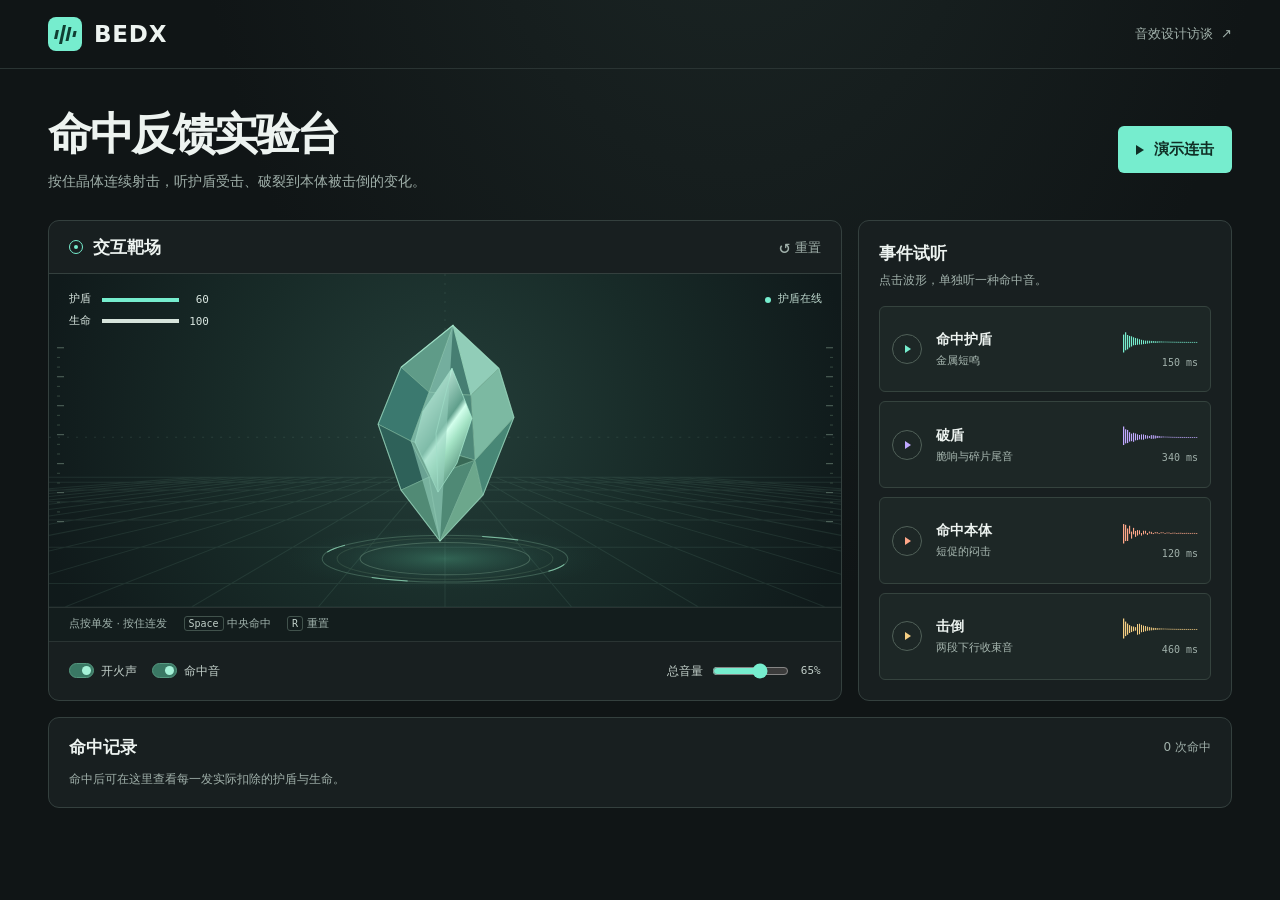
==== bedx/index.html @ c030bf66 "Publish the BEDX hit-feedback lab at /bedx/" ====
<!doctype html>
<html lang="zh-CN">
<head>
  <meta charset="utf-8">
  <meta name="viewport" content="width=device-width, initial-scale=1">
  <meta name="color-scheme" content="dark">
  <meta name="theme-color" content="#101516">
  <title>BEDX · 命中反馈实验台</title>
  <link rel="stylesheet" href="lab.css">
  <script defer src="src/target.js"></script>
  <script defer src="src/sound.js"></script>
  <script defer src="src/scene.js"></script>
  <script defer src="src/lab.js"></script>
</head>
<body>
  <header class="site-head">
    <div class="wrap topbar">
      <div class="brand" aria-label="BEDX"><span class="brand-mark" aria-hidden="true"><i></i><i></i><i></i><i></i></span>BEDX</div>
      <a href="https://www.asoundeffect.com/apex-legends-sound/" target="_blank" rel="noreferrer">音效设计访谈 <span aria-hidden="true">↗︎</span></a>
    </div>
  </header>
  <main class="wrap">
    <section class="intro">
      <div>
        <h1>命中反馈实验台</h1>
        <p>按住晶体连续射击，听护盾受击、破裂到本体被击倒的变化。</p>
      </div>
      <button class="demo" id="demo" type="button"><span class="play-icon" aria-hidden="true"></span><span id="demo-label">演示连击</span></button>
    </section>

    <div class="workspace">
      <section class="panel range-panel" aria-labelledby="range-heading">
        <div class="panel-head"><h2 id="range-heading"><span class="scope-icon" aria-hidden="true"></span>交互靶场</h2>
          <button class="quiet" id="reset" type="button"><span aria-hidden="true">↺</span> 重置</button>
        </div>
        <div class="field">
          <canvas id="field" tabindex="0" role="button" aria-label="训练晶体，按住空格或回车可连续命中，点击空处可对比未命中射击">可用下方按钮演示完整命中序列。</canvas>
          <div class="vitals">
            <div class="vital shield"><span>护盾</span><i><b id="shield-bar"></b></i><output id="shield">60</output></div>
            <div class="vital health"><span>生命</span><i><b id="health-bar"></b></i><output id="health">100</output></div>
          </div>
          <div class="target-state" id="target-state">护盾在线</div>
        </div>
        <div class="field-guide"><span>点按单发 · 按住连发</span><span class="key-guide"><kbd>Space</kbd> 中央命中</span><span class="key-guide"><kbd>R</kbd> 重置</span></div>
        <div class="mixer">
          <fieldset><legend class="sr-only">靶场音轨</legend>
            <label class="switch"><input id="shot-mix" type="checkbox" checked><i aria-hidden="true"></i>开火声</label>
            <label class="switch"><input id="hit-mix" type="checkbox" checked><i aria-hidden="true"></i>命中音</label>
          </fieldset>
          <label class="volume">总音量 <input id="volume" type="range" min="0" max="100" value="65"><output for="volume" id="volume-value">65%</output></label>
        </div>
        <p id="audio-status" role="status" hidden></p>
      </section>

      <section class="panel bank-panel" aria-labelledby="bank-heading">
        <div class="bank-intro"><h2 id="bank-heading">事件试听</h2><p>点击波形，单独听一种命中音。</p></div>
        <div id="bank" class="bank"></div>
      </section>
    </div>

    <section class="panel trace" aria-labelledby="trace-heading">
      <div class="trace-head"><h2 id="trace-heading">命中记录</h2><output id="count">0 次命中</output></div>
      <p class="trace-empty" id="empty-log">命中后可在这里查看每一发实际扣除的护盾与生命。</p>
      <ol id="log" hidden></ol>
    </section>
    <div class="sr-only" id="announce" role="status" aria-atomic="true"></div>
  </main>
</body>
</html>
---- bedx/lab.css ----
:root {
  color-scheme: dark;
  --bg: #101516; --surface: #181f20; --line: #34403e; --faint-line: #2a3433;
  --ink: #edf3f0; --muted: #a0b0aa; --accent: #76edce;
  --sans: "Inter", "PingFang SC", "Microsoft YaHei", system-ui, sans-serif;
  --mono: "IBM Plex Mono", ui-monospace, SFMono-Regular, Consolas, monospace;
  font: 15px/1.5 var(--sans); color: var(--ink); background: var(--bg);
}
* { box-sizing: border-box; }
body { margin: 0; min-height: 100vh; background: radial-gradient(ellipse at 57% -30%, #1c2726, transparent 53%), var(--bg); }
button, input { font: inherit; }
button, a, input { -webkit-tap-highlight-color: transparent; }
button { cursor: pointer; color: inherit; }
button:focus-visible, a:focus-visible, input:focus-visible, canvas:focus-visible { outline: 2px solid var(--accent); outline-offset: 4px; }
button:disabled { cursor: default; }
.wrap { width: min(1184px, calc(100% - 80px)); margin-inline: auto; }
.site-head { border-bottom: 1px solid var(--faint-line); }
.topbar { display: flex; justify-content: space-between; align-items: center; height: 68px; }
.brand { display: flex; align-items: center; gap: 12px; font: 800 23px/1 "Barlow", var(--sans); letter-spacing: .035em; }
.brand-mark { display: inline-flex; align-items: center; justify-content: center; gap: 3px; width: 34px; height: 34px; border-radius: 8px; background: var(--accent); }
.brand-mark i { background: #103e32; width: 3px; height: 9px; transform: skewX(-12deg); }
.brand-mark i:nth-child(2) { height: 19px; }
.brand-mark i:nth-child(3) { height: 14px; }
.brand-mark i:nth-child(4) { height: 6px; }
.topbar a { display: inline-flex; align-items: center; gap: 8px; color: var(--muted); text-decoration: none; font-size: 13px; }
.topbar a:hover { color: var(--accent); }
.intro { display: flex; gap: 24px; justify-content: space-between; align-items: center; padding: 38px 0 28px; }
h1, h2, p { margin: 0; }
h1 { font-size: clamp(32px, 3.45vw, 49px); line-height: 1.23; letter-spacing: -.055em; font-weight: 720; }
.intro p { margin-top: 10px; color: var(--muted); font-size: 14px; }
.demo { border: 0; border-radius: 6px; background: var(--accent); color: #102e25; font-weight: 700; padding: 12px 18px; min-height: 44px; display: inline-flex; align-items: center; justify-content: center; gap: 10px; white-space: nowrap; }
.demo:hover { background: #a0f8e2; }
.demo:active { transform: translateY(1px); }
.play-icon { display: inline-block; width: 0; height: 0; border-block: 5px solid transparent; border-left: 8px solid currentColor; }
.demo.running .play-icon { width: 9px; height: 9px; border: 0; background: currentColor; }
.workspace { display: grid; grid-template-columns: minmax(0, 2.12fr) minmax(270px, 1fr); gap: 16px; align-items: stretch; }
.panel { min-width: 0; background: var(--surface); border: 1px solid var(--line); border-radius: 11px; overflow: hidden; }
.panel-head, .trace-head { display: flex; justify-content: space-between; align-items: center; gap: 10px; }
.panel-head { padding: 0 20px; height: 53px; border-bottom: 1px solid var(--line); }
h2 { font-weight: 650; font-size: 17px; letter-spacing: .005em; }
.panel-head h2 { display: flex; align-items: center; gap: 10px; }
.scope-icon { width: 14px; height: 14px; position: relative; border: 1.5px solid var(--accent); border-radius: 50%; }
.scope-icon::after { content: ""; position: absolute; inset: 4px; background: var(--accent); border-radius: 50%; }
.quiet { border: 0; background: transparent; font-size: 13px; color: var(--muted); padding: 7px 0 7px 9px; }
.quiet span { font: 19px/1 var(--mono); vertical-align: -1px; }
.quiet:hover { color: var(--ink); }
.field { position: relative; background: #101c1d; }
#field { display: block; width: 100%; height: clamp(300px, 26vw, 375px); touch-action: none; cursor: crosshair; }
#field:focus-visible { outline-offset: -4px; }
.vitals, .target-state { position: absolute; pointer-events: none; top: 17px; }
.vitals { left: 20px; width: 140px; display: grid; gap: 5px; }
.vital { display: grid; grid-template-columns: 26px 1fr 23px; gap: 7px; align-items: center; color: #d8e5df; font-size: 11px; }
.vital i { height: 4px; background: #334744; }
.vital b { display: block; width: 100%; height: 100%; transform-origin: left; background: #d6e3db; }
.vital.shield b { background: var(--accent); }
.vital output { text-align: right; font: 11px var(--mono); }
.target-state { right: 19px; display: flex; align-items: center; gap: 7px; font-size: 11px; color: #bbd5cb; }
.target-state::before { content: ""; width: 6px; height: 6px; border-radius: 50%; background: var(--state-color, var(--accent)); }
.field-guide { display: flex; align-items: center; gap: 16px; padding: 8px 20px; color: #a1b3ad; background: #131d1d; border-block: 1px solid var(--faint-line); font-size: 11px; }
.field-guide span { white-space: nowrap; }
kbd { border: 1px solid #41524c; border-radius: 3px; padding: 1px 4px; font: 10px var(--mono); color: #c1d0c9; }
.mixer { display: flex; gap: 12px; align-items: center; justify-content: space-between; min-height: 58px; padding: 12px 20px; }
.mixer fieldset { display: flex; gap: 15px; padding: 0; margin: 0; border: 0; }
.switch, .volume { display: flex; align-items: center; color: #c1cec8; font-size: 12px; gap: 7px; white-space: nowrap; }
.switch { cursor: pointer; position: relative; min-height: 28px; }
.switch input { position: absolute; opacity: 0; width: 100%; height: 100%; margin: 0; cursor: pointer; }
.switch i { pointer-events: none; width: 25px; height: 15px; background: #3a4642; border: 1px solid #53635d; border-radius: 12px; padding: 2px; }
.switch i::after { content: ""; display: block; width: 9px; height: 9px; border-radius: 50%; background: #b3c4bb; }
.switch input:checked + i { background: #3a7864; border-color: #55987f; }
.switch input:checked + i::after { transform: translateX(10px); background: #a6f2d8; }
.switch input:focus-visible + i { outline: 2px solid var(--accent); outline-offset: 3px; }
.volume input { accent-color: var(--accent); width: clamp(52px, 6vw, 90px); cursor: pointer; }
.volume output { font: 11px var(--mono); min-width: 3.4ch; text-align: right; }
#audio-status { padding: 0 20px 10px; font-size: 12px; color: #f4cb89; }
.bank-panel { padding: 20px; display: flex; flex-direction: column; }
.bank-intro p { font-size: 12px; color: var(--muted); margin-top: 4px; }
.bank { display: grid; grid-template-rows: repeat(4, 1fr); gap: 9px; flex: 1; margin-top: 17px; }
.sample { width: 100%; display: grid; grid-template-columns: 32px minmax(0, 1fr) minmax(40px, 75px); align-items: center; gap: 12px; min-height: 60px; padding: 10px 12px; text-align: left; background: #1d2726; border: 1px solid #35433e; border-radius: 6px; }
.sample:hover, .sample.playing { border-color: var(--cue); background: #25312e; }
.sample .play { width: 30px; height: 30px; border: 1px solid #506058; border-radius: 50%; color: var(--cue); display: grid; place-items: center; }
.sample .play-icon { margin-left: 2px; border-block-width: 4px; border-left-width: 6px; }
.sample-copy { display: grid; gap: 3px; }
.sample-copy strong { font-size: 14px; font-weight: 600; }
.sample-copy small { color: #a8b8b1; font-size: 11px; }
.wave { min-width: 0; display: grid; justify-items: end; gap: 4px; }
.wave canvas { display: block; width: 100%; height: 22px; }
.wave small, .trace-head output { color: var(--muted); font: 10px var(--mono); }
.wave small { white-space: nowrap; }
.trace { padding: 17px 20px; margin: 16px 0 26px; }
.trace-head output { font: 12px var(--sans); }
.trace-empty { font-size: 12px; color: var(--muted); margin: 10px 0 2px; }
#log { list-style: none; display: flex; gap: 8px; margin: 12px 0 0; padding: 0; flex-wrap: wrap; }
#log[hidden], [hidden] { display: none; }
#log li { display: grid; align-content: start; gap: 3px; padding: 7px 10px; min-width: 108px; border: 1px solid var(--faint-line); border-left: 2px solid var(--cue); border-radius: 3px; font-size: 12px; }
#log small { font-size: 10px; color: var(--muted); }
.sr-only { position: absolute; width: 1px; height: 1px; padding: 0; overflow: hidden; clip-path: inset(50%); white-space: nowrap; }
@media (max-width: 880px) {
  .wrap { width: calc(100% - 40px); }
  .workspace { grid-template-columns: minmax(0, 1.6fr) minmax(245px, 1fr); gap: 12px; }
  .bank-panel { padding: 15px; }
  .sample { grid-template-columns: 27px minmax(0, 1fr) 55px; gap: 9px; padding-inline: 9px; }
  .sample .play { width: 26px; height: 26px; }
  .mixer { flex-wrap: wrap; gap: 5px 10px; }
}
@media (max-width: 700px) {
  .wrap { width: calc(100% - 28px); }
  .topbar { height: 54px; }
  .intro { padding: 24px 0 18px; gap: 12px; flex-wrap: wrap; }
  .intro p { font-size: 13px; margin-top: 6px; }
  .demo { padding: 9px 14px; font-size: 13px; min-height: 38px; }
  .workspace { grid-template-columns: 1fr; }
  #field { height: clamp(260px, 56vw, 335px); }
  .bank { grid-template-columns: repeat(2, minmax(0, 1fr)); grid-template-rows: auto; margin-top: 12px; }
  .sample { grid-template-columns: minmax(0, 1fr) 40px; }
  .sample .play { display: none; }
  .vitals { left: 14px; width: 112px; }
  .target-state { right: 14px; }
  .field-guide, .panel-head, .mixer { padding-inline: 14px; }
  .mixer fieldset { gap: 10px; }
  .trace { margin-top: 12px; }
}
@media (pointer: coarse) and (hover: none) {
  .field-guide .key-guide { display: none; }
}
@media (max-width: 360px) {
  .bank { grid-template-columns: 1fr; }
  .sample { grid-template-columns: 30px 1fr 60px; }
  .sample .play { display: grid; }
  .mixer { align-items: flex-start; }
}
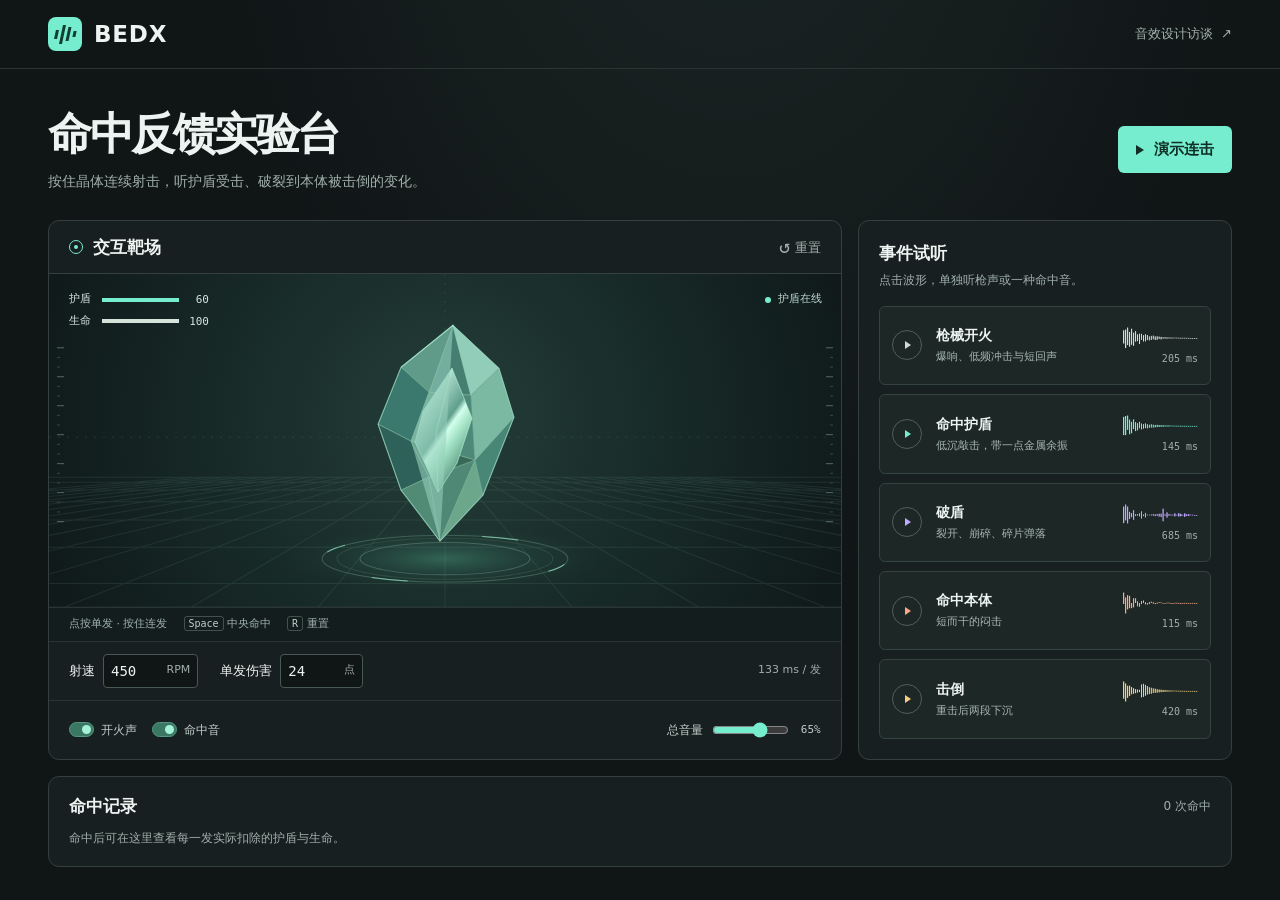
==== commit a3bfc4e4: "Publish adjustable damage and fire rate with layered hit and gun audio in /bedx/" ====
--- a/bedx/index.html
+++ b/bedx/index.html
@@ -6,11 +6,12 @@
   <meta name="color-scheme" content="dark">
   <meta name="theme-color" content="#101516">
   <title>BEDX · 命中反馈实验台</title>
-  <link rel="stylesheet" href="lab.css">
-  <script defer src="src/target.js"></script>
-  <script defer src="src/sound.js"></script>
-  <script defer src="src/scene.js"></script>
-  <script defer src="src/lab.js"></script>
+  <link rel="stylesheet" href="lab.css?v=2">
+  <script defer src="src/target.js?v=2"></script>
+  <script defer src="src/foley.js?v=2"></script>
+  <script defer src="src/sound.js?v=2"></script>
+  <script defer src="src/scene.js?v=2"></script>
+  <script defer src="src/lab.js?v=2"></script>
 </head>
 <body>
   <header class="site-head">
@@ -42,6 +43,13 @@
           <div class="target-state" id="target-state">护盾在线</div>
         </div>
         <div class="field-guide"><span>点按单发 · 按住连发</span><span class="key-guide"><kbd>Space</kbd> 中央命中</span><span class="key-guide"><kbd>R</kbd> 重置</span></div>
+        <fieldset class="weapon-settings">
+          <legend class="sr-only">射击参数</legend>
+          <label for="rpm">射速 <span class="number-unit"><input id="rpm" type="number" min="1" max="1800" step="1" value="450" inputmode="numeric" required aria-describedby="cadence config-status"><span>RPM</span></span></label>
+          <label for="damage">单发伤害 <span class="number-unit"><input id="damage" type="number" min="1" step="1" value="24" inputmode="numeric" required aria-describedby="config-status"><span>点</span></span></label>
+          <output id="cadence" for="rpm"></output>
+        </fieldset>
+        <p id="config-status" role="status" hidden></p>
         <div class="mixer">
           <fieldset><legend class="sr-only">靶场音轨</legend>
             <label class="switch"><input id="shot-mix" type="checkbox" checked><i aria-hidden="true"></i>开火声</label>
@@ -53,7 +61,7 @@
       </section>
 
       <section class="panel bank-panel" aria-labelledby="bank-heading">
-        <div class="bank-intro"><h2 id="bank-heading">事件试听</h2><p>点击波形，单独听一种命中音。</p></div>
+        <div class="bank-intro"><h2 id="bank-heading">事件试听</h2><p>点击波形，单独听枪声或一种命中音。</p></div>
         <div id="bank" class="bank"></div>
       </section>
     </div>
--- a/bedx/lab.css
+++ b/bedx/lab.css
@@ -59,6 +59,15 @@
 .field-guide { display: flex; align-items: center; gap: 16px; padding: 8px 20px; color: #a1b3ad; background: #131d1d; border-block: 1px solid var(--faint-line); font-size: 11px; }
 .field-guide span { white-space: nowrap; }
 kbd { border: 1px solid #41524c; border-radius: 3px; padding: 1px 4px; font: 10px var(--mono); color: #c1d0c9; }
+.weapon-settings { display: flex; align-items: center; gap: 10px 22px; flex-wrap: wrap; min-width: 0; margin: 0; padding: 12px 20px; border: 0; border-bottom: 1px solid var(--faint-line); }
+.weapon-settings label { display: inline-flex; align-items: center; gap: 8px; font-size: 13px; color: var(--ink); }
+.number-unit { display: inline-flex; align-items: center; gap: 5px; padding: 3px 7px; border: 1px solid #485852; border-radius: 4px; background: var(--bg); }
+.number-unit:focus-within { border-color: var(--accent); }
+.number-unit input { width: 6ch; min-height: 26px; padding: 0; border: 0; background: transparent; color: var(--ink); font: 14px var(--mono); }
+.number-unit input[aria-invalid="true"] { color: #ffba9d; }
+.number-unit span, #cadence { color: var(--muted); font-size: 11px; }
+#cadence { margin-left: auto; font-variant-numeric: tabular-nums; }
+#config-status { padding: 6px 20px 0; font-size: 12px; color: #ffba9d; }
 .mixer { display: flex; gap: 12px; align-items: center; justify-content: space-between; min-height: 58px; padding: 12px 20px; }
 .mixer fieldset { display: flex; gap: 15px; padding: 0; margin: 0; border: 0; }
 .switch, .volume { display: flex; align-items: center; color: #c1cec8; font-size: 12px; gap: 7px; white-space: nowrap; }
@@ -74,7 +83,7 @@
 #audio-status { padding: 0 20px 10px; font-size: 12px; color: #f4cb89; }
 .bank-panel { padding: 20px; display: flex; flex-direction: column; }
 .bank-intro p { font-size: 12px; color: var(--muted); margin-top: 4px; }
-.bank { display: grid; grid-template-rows: repeat(4, 1fr); gap: 9px; flex: 1; margin-top: 17px; }
+.bank { display: grid; grid-template-rows: repeat(5, 1fr); gap: 9px; flex: 1; margin-top: 17px; }
 .sample { width: 100%; display: grid; grid-template-columns: 32px minmax(0, 1fr) minmax(40px, 75px); align-items: center; gap: 12px; min-height: 60px; padding: 10px 12px; text-align: left; background: #1d2726; border: 1px solid #35433e; border-radius: 6px; }
 .sample:hover, .sample.playing { border-color: var(--cue); background: #25312e; }
 .sample .play { width: 30px; height: 30px; border: 1px solid #506058; border-radius: 50%; color: var(--cue); display: grid; place-items: center; }
@@ -112,10 +121,13 @@
   #field { height: clamp(260px, 56vw, 335px); }
   .bank { grid-template-columns: repeat(2, minmax(0, 1fr)); grid-template-rows: auto; margin-top: 12px; }
   .sample { grid-template-columns: minmax(0, 1fr) 40px; }
+  .sample[data-cue="shot"] { grid-column: 1 / -1; }
   .sample .play { display: none; }
   .vitals { left: 14px; width: 112px; }
   .target-state { right: 14px; }
-  .field-guide, .panel-head, .mixer { padding-inline: 14px; }
+  .field-guide, .panel-head, .mixer, .weapon-settings, #config-status { padding-inline: 14px; }
+  .weapon-settings { gap: 7px 16px; }
+  .number-unit input { font-size: 16px; }
   .mixer fieldset { gap: 10px; }
   .trace { margin-top: 12px; }
 }
